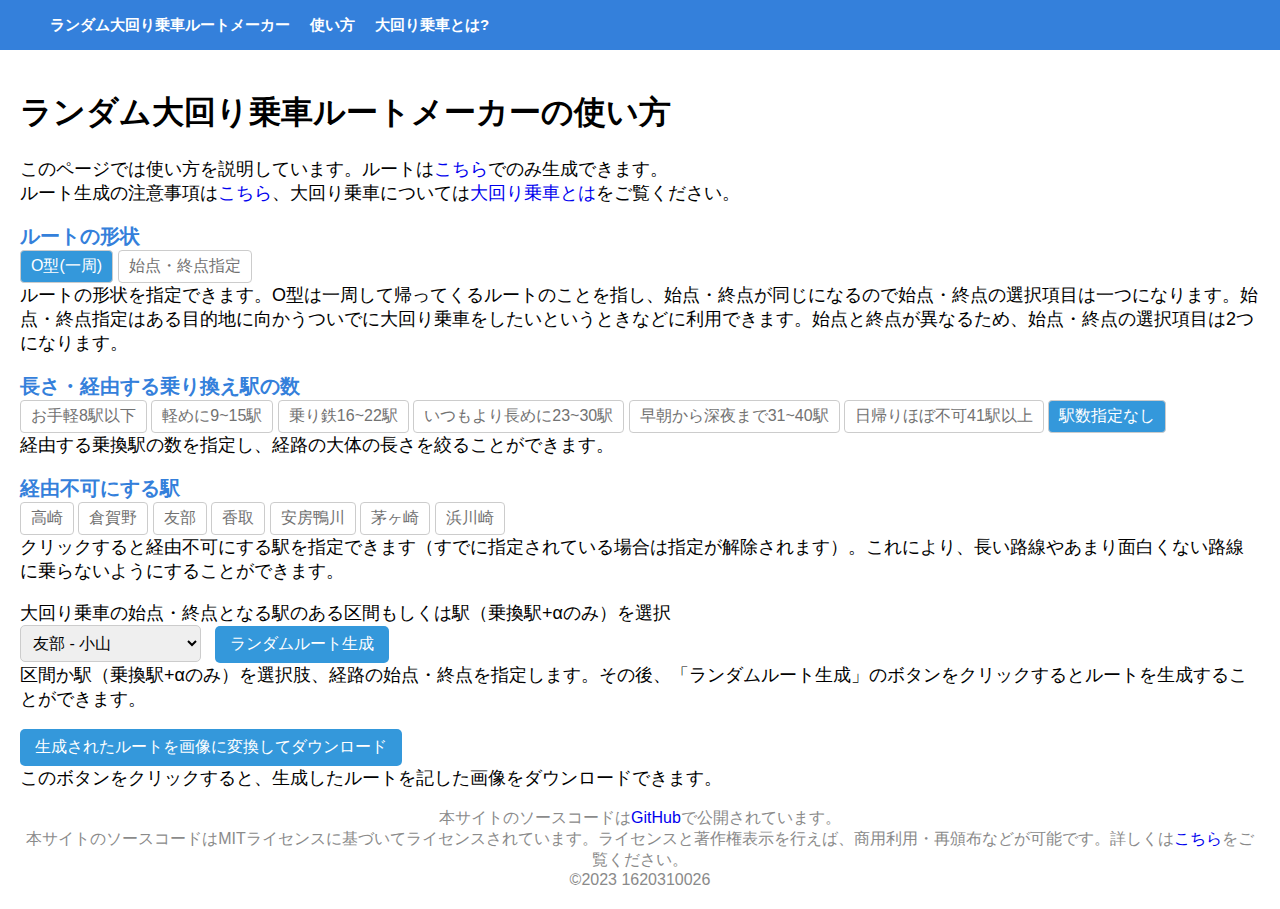
==== help.html @ db8191e4 "update" ====
<!DOCTYPE html>
<html lang="ja">
<head>
    <link rel="stylesheet" href="css.css">
    <meta charset="utf-8">
    <meta name="viewport" content="width=device-width, initial-scale=1.0">
    <title>ランダム大回り乗車ルートメーカー</title>
    <link rel="icon" href="favicon.ico">
    <meta name="description" content="ランダム大回り乗車ルートメーカーの使い方を説明します" />
</head>
<body>
        <nav class id="navigation">
            <ul>
                <li><a href="index.html">ランダム大回り乗車ルートメーカー</a></li>
                <li><a href="help.html">使い方</a></li>
                <li><a href="whatomawari.html">大回り乗車とは?</a></li>
            </ul>
        </nav>    
    <h1>ランダム大回り乗車ルートメーカーの使い方</h1>
    <p>このページでは使い方を説明しています。ルートは<a href="index.html">こちら</a>でのみ生成できます。</p>    
    <p>ルート生成の注意事項は<a href="index.html#caution">こちら</a>、大回り乗車については<a href="whatomawari.html">大回り乗車とは</a>をご覧ください。</p>
    <br>
        <form>
            <p id="koumoku">ルートの形状</p>
            <label class="custom-radio">
                <input type="radio" name="1" value="o" checked onclick="showElement();">
                <span class="radio-text">O型(一周)</span>
            </label>
            <label class="custom-radio">
                <input type="radio" name="1" value="n" onclick="showElement();">
                <span class="radio-text">始点・終点指定</span>
            </label>
        <form>
        <p>ルートの形状を指定できます。O型は一周して帰ってくるルートのことを指し、始点・終点が同じになるので始点・終点の選択項目は一つになります。始点・終点指定はある目的地に向かうついでに大回り乗車をしたいというときなどに利用できます。始点と終点が異なるため、始点・終点の選択項目は2つになります。</p>
        <br>
        <form>    
            <p id="koumoku">長さ・経由する乗り換え駅の数</p>
            <label class="custom-radio">
                <input type="radio" name="ekisuu" value="0,8" >
                <span class="radio-text">お手軽8駅以下</span>
            </label>
            <label class="custom-radio">
                <input type="radio" name="ekisuu" value="9,15" >
                <span class="radio-text">軽めに9~15駅</span>
            </label>
            <label class="custom-radio">
                <input type="radio" name="ekisuu" value="16,22" >
                <span class="radio-text"> 乗り鉄16~22駅</span>
            </label>
            <label class="custom-radio">
                <input type="radio" name="ekisuu" value="23,30" >
                <span class="radio-text">いつもより長めに23~30駅</span>
            </label>
            <label class="custom-radio">
                <input type="radio" name="ekisuu" value="31,40" >
                <span class="radio-text">早朝から深夜まで31~40駅</span>
            </label>
            <label class="custom-radio">
                <input type="radio" name="ekisuu" value="41,100" >
                <span class="radio-text">日帰りほぼ不可41駅以上</span>
            </label>
            <label class="custom-radio">
                <input type="radio" name="ekisuu" value="0,100" checked>
                <span class="radio-text">駅数指定なし</span>
            </label>
        </form>
        <p>経由する乗換駅の数を指定し、経路の大体の長さを絞ることができます。</p>
        <br>
        </form>
            <p id="koumoku">経由不可にする駅</p>
            <label class="custom-toggle">
                <input type="checkbox" name="keiyufuka" value="高崎" >
                <span class="toggle-text">高崎</span>
            </label>
            <label class="custom-toggle">
                <input type="checkbox" name="keiyufuka" value="倉賀野" >
                <span class="toggle-text">倉賀野</span>
            </label>
            <label class="custom-toggle">
                <input type="checkbox" name="keiyufuka" value="友部" >
                <span class="toggle-text">友部</span>
            </label>
            <label class="custom-toggle">
                <input type="checkbox" name="keiyufuka" value="香取" >
                <span class="toggle-text">香取</span>
            </label>
            <label class="custom-toggle">
                <input type="checkbox" name="keiyufuka" value="安房鴨川" >
                <span class="toggle-text">安房鴨川</span>
            </label>
            <label class="custom-toggle">
                <input type="checkbox" name="keiyufuka" value="茅ヶ崎" >
                <span class="toggle-text">茅ヶ崎</span>
            </label>
            <label class="custom-toggle">
                <input type="checkbox" name="keiyufuka" value="浜川崎" >
                <span class="toggle-text">浜川崎</span>
            </label>
        </form>
        <p>クリックすると経由不可にする駅を指定できます（すでに指定されている場合は指定が解除されます）。これにより、長い路線やあまり面白くない路線に乗らないようにすることができます。</p>
        <br>
    <p id="sentaku">大回り乗車の始点・終点となる駅のある区間もしくは駅（乗換駅+αのみ）を選択</p>
    <select id="dropdown">
        <option value="友部 - 小山">友部 - 小山</option>
        <option value="友部 - 我孫子">友部 - 我孫子</option>
        <option value="我孫子 - 新松戸">我孫子 - 新松戸</option>
        <option value="我孫子 - 成田">我孫子 - 成田</option>
        <option value="小山 - 大宮">小山 - 大宮</option>
        <option value="小山 - 高崎">小山 - 高崎</option>
        <option value="新松戸 - 南浦和">新松戸 - 南浦和</option>
        <option value="新松戸 - 日暮里">新松戸 - 日暮里</option>
        <option value="新松戸 - 西船橋">新松戸 - 西船橋</option>
        <option value="成田 - 香取">成田 - 香取</option>
        <option value="成田 - 佐倉">成田 - 佐倉</option>
        <option value="大宮 - 高麗川">大宮 - 高麗川</option>
        <option value="大宮 - 倉賀野">大宮 - 倉賀野</option>
        <option value="大宮 - 南浦和">大宮 - 南浦和</option>
        <option value="大宮 - 武蔵浦和">大宮 - 武蔵浦和</option>
        <option value="南浦和 - 武蔵浦和">南浦和 - 武蔵浦和</option>
        <option value="南浦和 - 赤羽">南浦和 - 赤羽</option>
        <option value="上野 - 秋葉原">上野 - 秋葉原</option>
        <option value="上野 - 日暮里">上野 - 日暮里</option>
        <option value="尾久 - 日暮里">尾久 - 日暮里</option>
        <option value="尾久 - 赤羽">尾久 - 赤羽</option>
        <option value="西船橋 - 千葉">西船橋 - 千葉</option>
        <option value="西船橋 - 錦糸町">西船橋 - 錦糸町</option>
        <option value="西船橋 - 南船橋">西船橋 - 南船橋</option>
        <option value="西船橋 - 市川塩浜">西船橋 - 市川塩浜</option>
        <option value="香取 - 松岸">香取 - 松岸</option>
        <option value="佐倉 - 成東">佐倉 - 成東</option>
        <option value="佐倉 - 千葉">佐倉 - 千葉</option>
        <option value="高麗川 - 倉賀野">高麗川 - 倉賀野</option>
        <option value="高麗川 - 拝島">高麗川 - 拝島</option>
        <option value="倉賀野 - 高崎">倉賀野 - 高崎</option>
        <option value="武蔵浦和 - 赤羽">武蔵浦和 - 赤羽</option>
        <option value="武蔵浦和 - 西国分寺">武蔵浦和 - 西国分寺</option>
        <option value="赤羽 - 田端">赤羽 - 田端</option>
        <option value="赤羽 - 池袋">赤羽 - 池袋</option>
        <option value="田端 - 池袋">田端 - 池袋</option>
        <option value="田端 - 日暮里">田端 - 日暮里</option>
        <option value="秋葉原 - 御茶ノ水">秋葉原 - 御茶ノ水</option>
        <option value="秋葉原 - 神田">秋葉原 - 神田</option>
        <option value="秋葉原 - 錦糸町">秋葉原 - 錦糸町</option>
        <option value="千葉 - 蘇我">千葉 - 蘇我</option>
        <option value="錦糸町 - 東京">錦糸町 - 東京</option>
        <option value="南船橋 - 市川塩浜">南船橋 - 市川塩浜</option>
        <option value="南船橋 - 蘇我">南船橋 - 蘇我</option>
        <option value="市川塩浜 - 東京">市川塩浜 - 東京</option>
        <option value="松岸 - 成東">松岸 - 成東</option>
        <option value="成東 - 大網">成東 - 大網</option>
        <option value="拝島 - 立川">拝島 - 立川</option>
        <option value="拝島 - 八王子">拝島 - 八王子</option>
        <option value="西国分寺 - 新宿">西国分寺 - 新宿</option>
        <option value="西国分寺 - 府中本町">西国分寺 - 府中本町</option>
        <option value="西国分寺 - 立川">西国分寺 - 立川</option>
        <option value="池袋 - 新宿">池袋 - 新宿</option>
        <option value="御茶ノ水 - 神田">御茶ノ水 - 神田</option>
        <option value="御茶ノ水 - 代々木">御茶ノ水 - 代々木</option>
        <option value="神田 - 東京">神田 - 東京</option>
        <option value="蘇我 - 大網">蘇我 - 大網</option>
        <option value="蘇我 - 木更津">蘇我 - 木更津</option>
        <option value="東京 - 品川">東京 - 品川</option>
        <option value="大網 - 安房鴨川">大網 - 安房鴨川</option>
        <option value="立川 - 八王子">立川 - 八王子</option>
        <option value="立川 - 府中本町">立川 - 府中本町</option>
        <option value="八王子 - 橋本">八王子 - 橋本</option>
        <option value="府中本町 - 武蔵小杉">府中本町 - 武蔵小杉</option>
        <option value="新宿 - 代々木">新宿 - 代々木</option>
        <option value="代々木 - 品川">代々木 - 品川</option>
        <option value="安房鴨川 - 木更津">安房鴨川 - 木更津</option>
        <option value="橋本 - 茅ヶ崎">橋本 - 茅ヶ崎</option>
        <option value="橋本 - 東神奈川">橋本 - 東神奈川</option>
        <option value="武蔵小杉 - 品川">武蔵小杉 - 品川</option>
        <option value="武蔵小杉 - 尻手">武蔵小杉 - 尻手</option>
        <option value="武蔵小杉 - 鶴見">武蔵小杉 - 鶴見</option>
        <option value="品川 - 川崎">品川 - 川崎</option>
        <option value="茅ヶ崎 - 大船">茅ヶ崎 - 大船</option>
        <option value="東神奈川 - 横浜">東神奈川 - 横浜</option>
        <option value="東神奈川 - 鶴見">東神奈川 - 鶴見</option>
        <option value="尻手 - 浜川崎">尻手 - 浜川崎</option>
        <option value="尻手 - 川崎">尻手 - 川崎</option>
        <option value="鶴見 - 浜川崎">鶴見 - 浜川崎</option>
        <option value="鶴見 - 川崎">鶴見 - 川崎</option>
        <option value="大船 - 横浜">大船 - 横浜</option>
        <option value="大船 - 磯子">大船 - 磯子</option>
        <option value="横浜 - 磯子">横浜 - 磯子</option>                 
    </select>
    <div id="elementToShow" style="display: none;">
    <p>大回り乗車の終点となる駅のある区間もしくは駅（乗換駅+αのみ）を選択</p>
    <select id="dropdown2">
        <option value="友部 - 小山">友部 - 小山</option>
        <option value="友部 - 我孫子">友部 - 我孫子</option>
        <option value="我孫子 - 新松戸">我孫子 - 新松戸</option>
        <option value="我孫子 - 成田">我孫子 - 成田</option>
        <option value="小山 - 大宮">小山 - 大宮</option>
        <option value="小山 - 高崎">小山 - 高崎</option>
        <option value="新松戸 - 南浦和">新松戸 - 南浦和</option>
        <option value="新松戸 - 日暮里">新松戸 - 日暮里</option>
        <option value="新松戸 - 西船橋">新松戸 - 西船橋</option>
        <option value="成田 - 香取">成田 - 香取</option>
        <option value="成田 - 佐倉">成田 - 佐倉</option>
        <option value="大宮 - 高麗川">大宮 - 高麗川</option>
        <option value="大宮 - 倉賀野">大宮 - 倉賀野</option>
        <option value="大宮 - 南浦和">大宮 - 南浦和</option>
        <option value="大宮 - 武蔵浦和">大宮 - 武蔵浦和</option>
        <option value="南浦和 - 武蔵浦和">南浦和 - 武蔵浦和</option>
        <option value="南浦和 - 赤羽">南浦和 - 赤羽</option>
        <option value="上野 - 秋葉原">上野 - 秋葉原</option>
        <option value="上野 - 日暮里">上野 - 日暮里</option>
        <option value="尾久 - 日暮里">尾久 - 日暮里</option>
        <option value="尾久 - 赤羽">尾久 - 赤羽</option>
        <option value="西船橋 - 千葉">西船橋 - 千葉</option>
        <option value="西船橋 - 錦糸町">西船橋 - 錦糸町</option>
        <option value="西船橋 - 南船橋">西船橋 - 南船橋</option>
        <option value="西船橋 - 市川塩浜">西船橋 - 市川塩浜</option>
        <option value="香取 - 松岸">香取 - 松岸</option>
        <option value="佐倉 - 成東">佐倉 - 成東</option>
        <option value="佐倉 - 千葉">佐倉 - 千葉</option>
        <option value="高麗川 - 倉賀野">高麗川 - 倉賀野</option>
        <option value="高麗川 - 拝島">高麗川 - 拝島</option>
        <option value="倉賀野 - 高崎">倉賀野 - 高崎</option>
        <option value="武蔵浦和 - 赤羽">武蔵浦和 - 赤羽</option>
        <option value="武蔵浦和 - 西国分寺">武蔵浦和 - 西国分寺</option>
        <option value="赤羽 - 田端">赤羽 - 田端</option>
        <option value="赤羽 - 池袋">赤羽 - 池袋</option>
        <option value="田端 - 池袋">田端 - 池袋</option>
        <option value="田端 - 日暮里">田端 - 日暮里</option>
        <option value="秋葉原 - 御茶ノ水">秋葉原 - 御茶ノ水</option>
        <option value="秋葉原 - 神田">秋葉原 - 神田</option>
        <option value="秋葉原 - 錦糸町">秋葉原 - 錦糸町</option>
        <option value="千葉 - 蘇我">千葉 - 蘇我</option>
        <option value="錦糸町 - 東京">錦糸町 - 東京</option>
        <option value="南船橋 - 市川塩浜">南船橋 - 市川塩浜</option>
        <option value="南船橋 - 蘇我">南船橋 - 蘇我</option>
        <option value="市川塩浜 - 東京">市川塩浜 - 東京</option>
        <option value="松岸 - 成東">松岸 - 成東</option>
        <option value="成東 - 大網">成東 - 大網</option>
        <option value="拝島 - 立川">拝島 - 立川</option>
        <option value="拝島 - 八王子">拝島 - 八王子</option>
        <option value="西国分寺 - 新宿">西国分寺 - 新宿</option>
        <option value="西国分寺 - 府中本町">西国分寺 - 府中本町</option>
        <option value="西国分寺 - 立川">西国分寺 - 立川</option>
        <option value="池袋 - 新宿">池袋 - 新宿</option>
        <option value="御茶ノ水 - 神田">御茶ノ水 - 神田</option>
        <option value="御茶ノ水 - 代々木">御茶ノ水 - 代々木</option>
        <option value="神田 - 東京">神田 - 東京</option>
        <option value="蘇我 - 大網">蘇我 - 大網</option>
        <option value="蘇我 - 木更津">蘇我 - 木更津</option>
        <option value="東京 - 品川">東京 - 品川</option>
        <option value="大網 - 安房鴨川">大網 - 安房鴨川</option>
        <option value="立川 - 八王子">立川 - 八王子</option>
        <option value="立川 - 府中本町">立川 - 府中本町</option>
        <option value="八王子 - 橋本">八王子 - 橋本</option>
        <option value="府中本町 - 武蔵小杉">府中本町 - 武蔵小杉</option>
        <option value="新宿 - 代々木">新宿 - 代々木</option>
        <option value="代々木 - 品川">代々木 - 品川</option>
        <option value="安房鴨川 - 木更津">安房鴨川 - 木更津</option>
        <option value="橋本 - 茅ヶ崎">橋本 - 茅ヶ崎</option>
        <option value="橋本 - 東神奈川">橋本 - 東神奈川</option>
        <option value="武蔵小杉 - 品川">武蔵小杉 - 品川</option>
        <option value="武蔵小杉 - 尻手">武蔵小杉 - 尻手</option>
        <option value="武蔵小杉 - 鶴見">武蔵小杉 - 鶴見</option>
        <option value="品川 - 川崎">品川 - 川崎</option>
        <option value="茅ヶ崎 - 大船">茅ヶ崎 - 大船</option>
        <option value="東神奈川 - 横浜">東神奈川 - 横浜</option>
        <option value="東神奈川 - 鶴見">東神奈川 - 鶴見</option>
        <option value="尻手 - 浜川崎">尻手 - 浜川崎</option>
        <option value="尻手 - 川崎">尻手 - 川崎</option>
        <option value="鶴見 - 浜川崎">鶴見 - 浜川崎</option>
        <option value="鶴見 - 川崎">鶴見 - 川崎</option>
        <option value="大船 - 横浜">大船 - 横浜</option>
        <option value="大船 - 磯子">大船 - 磯子</option>
        <option value="横浜 - 磯子">横浜 - 磯子</option>
    </select>
    </div>
    <button class="generate-button" >ランダムルート生成</button>
    <p>区間か駅（乗換駅+αのみ）を選択肢、経路の始点・終点を指定します。その後、「ランダムルート生成」のボタンをクリックするとルートを生成することができます。</p>
    <br>
    <button class="generate-button">生成されたルートを画像に変換してダウンロード</button>
    <p>このボタンをクリックすると、生成したルートを記した画像をダウンロードできます。</p>
    <script src="js2.js"></script>
    <br>
    <div class="mini">
        <p>本サイトのソースコードは<a href="https://github.com/1620310026/omawari-random.jp">GitHub</a>で公開されています。</p>
        <p>本サイトのソースコードはMITライセンスに基づいてライセンスされています。ライセンスと著作権表示を行えば、商用利用・再頒布などが可能です。詳しくは<a href="https://github.com/1620310026/omawari-random.jp/blob/main/LICENSE">こちら</a>をご覧ください。</p>
        <p>©2023 1620310026</p>
    </div>
</body>
</html>
---- css.css ----
/* css.css */
body {
  font-family: Arial, sans-serif;
  text-align: center;
  text-align: left;
  margin: 20px;
  padding-top: 50px; 
}

h3{
font-size: 20px;
margin-bottom: 5px;
}

h2{
  font-size: 25px;
  margin-bottom: 0px;
  }

p {
  font-size: 18px;
  margin: 0px 0px;
}

a{
  text-decoration: none;
}

select {
  font-size:16px;
  padding: 8px;
  border: 1px solid #ccc;
  border-radius: 5px;
  margin-right: 10px;

}

.generate-button {
  font-size: 16px;
  padding: 8px 15px;
  background-color: #3498db;
  color: #fff;
  border: none;
  border-radius: 5px;
  cursor: pointer;
}

.generate-button:hover {
  background-color: #2980b9;
}

#output {
  font-size: 20px;
}

.custom-radio {
  display: inline-block
}

.custom-radio input[type="radio"] {
  display: none; 
}

.custom-radio .radio-text {
  display: inline-block;
  padding: 5px 10px;
  border: 1px solid #ccc;
  border-radius: 4px;
  cursor: pointer;
  color: #727272;
  font-weight: 520;
}

.custom-radio input[type="radio"]:checked + .radio-text {
  background-color: #3498db;
  color: #fff;
}

#form{
  padding: 5px 10px;
  border-radius: 10px;    
  text-align: left;
  border: 5px solid #95ccff;

}

#koumoku{
  font-size: 20px;
  font-weight: 850;
  color: #3480db;
}

.custom-toggle {
display: inline-block;
}

.custom-toggle input[type="checkbox"] {
  display: none;
}

.custom-toggle .toggle-text {
  display: inline-block;
  padding: 5px 10px;
  border: 1px solid #ccc;
  border-radius: 4px;
  cursor: pointer;
  color: #727272;
  font-weight: 520;
}

.custom-toggle input[type="checkbox"]:checked + .toggle-text {
  background-color: #3498db;
  color: #fff;
}

ul{
margin-block-end: 0px;
margin-block-start: 0px;
}

#form{
  padding: 5px 10px;
  border-radius: 10px;    
  text-align: left;
  border: 5px solid #95ccff;

}

.mini p {
  font-size: 16px;
  color: #8a8a8a;
  text-align: center;
}

nav {
position: fixed;
top: 0;
left: 0;
width: 100%;
background-color: #3480db;
color: #fff;
height: 50px; 
display: inline-block;
justify-content: flex-start; /* テキストを左揃えにする */
margin: 0px;
font-size: 0px;
overflow-x: auto;
white-space: nowrap;
}

nav ul {
list-style: none;
margin: 0px;
height: 50px; 
letter-spacing:normal;
white-space: nowrap;
}

nav ul li {
display: inline-block;
}

nav ul a {
display: inline-block;
text-decoration: none;
font-size: 15px;
color: #fff;
font-weight: bold;
padding-left: 10px;
padding-right: 10px;
height: 50px; 
line-height:50px;
margin-left: 0px;
margin-right: 0px;
margin-block-end: 0px;
margin-block-start: 0px;
font-size: 15px;
}

nav ul li:hover {
background-color: #1856a1;
}
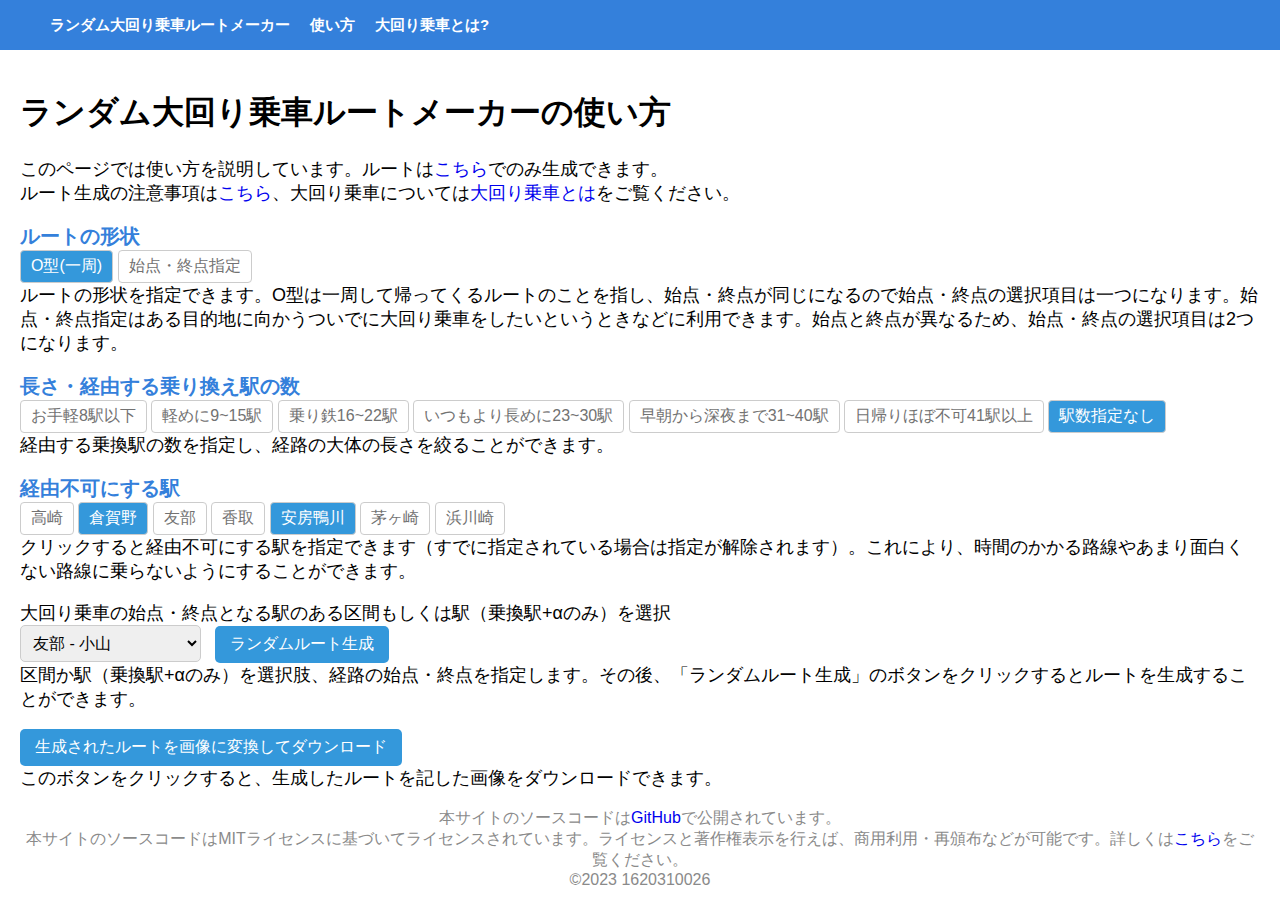
==== commit 0d37a193: "update" ====
--- a/help.html
+++ b/help.html
@@ -73,7 +73,7 @@
                 <span class="toggle-text">高崎</span>
             </label>
             <label class="custom-toggle">
-                <input type="checkbox" name="keiyufuka" value="倉賀野" >
+                <input type="checkbox" name="keiyufuka" value="倉賀野" checked>
                 <span class="toggle-text">倉賀野</span>
             </label>
             <label class="custom-toggle">
@@ -85,7 +85,7 @@
                 <span class="toggle-text">香取</span>
             </label>
             <label class="custom-toggle">
-                <input type="checkbox" name="keiyufuka" value="安房鴨川" >
+                <input type="checkbox" name="keiyufuka" value="安房鴨川" checked>
                 <span class="toggle-text">安房鴨川</span>
             </label>
             <label class="custom-toggle">
@@ -97,7 +97,7 @@
                 <span class="toggle-text">浜川崎</span>
             </label>
         </form>
-        <p>クリックすると経由不可にする駅を指定できます（すでに指定されている場合は指定が解除されます）。これにより、長い路線やあまり面白くない路線に乗らないようにすることができます。</p>
+        <p>クリックすると経由不可にする駅を指定できます（すでに指定されている場合は指定が解除されます）。これにより、時間のかかる路線やあまり面白くない路線に乗らないようにすることができます。</p>
         <br>
     <p id="sentaku">大回り乗車の始点・終点となる駅のある区間もしくは駅（乗換駅+αのみ）を選択</p>
     <select id="dropdown">
--- a/css.css
+++ b/css.css
@@ -14,7 +14,7 @@
 
 h2{
   font-size: 25px;
-  margin-bottom: 0px;
+  margin-bottom: 5px;
   }
 
 p {
@@ -132,6 +132,10 @@
   text-align: center;
 }
 
+#notmargintop{
+  margin-top: 0px;
+}
+
 nav {
 position: fixed;
 top: 0;
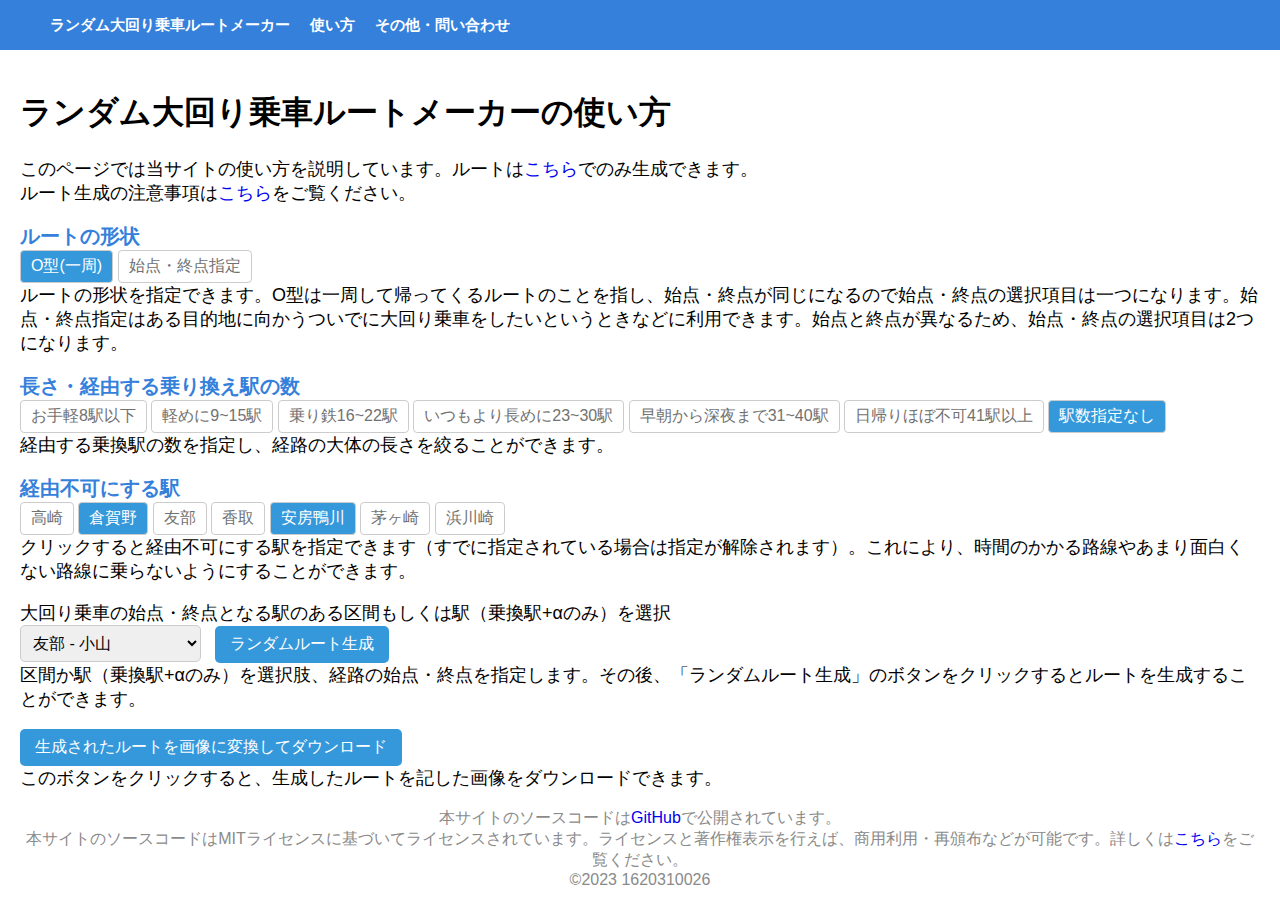
==== commit 00162ce7: "update" ====
--- a/help.html
+++ b/help.html
@@ -13,12 +13,12 @@
             <ul>
                 <li><a href="index.html">ランダム大回り乗車ルートメーカー</a></li>
                 <li><a href="help.html">使い方</a></li>
-                <li><a href="whatomawari.html">大回り乗車とは?</a></li>
+                <li><a href="sonota.html">その他・問い合わせ</a></li>
             </ul>
         </nav>    
     <h1>ランダム大回り乗車ルートメーカーの使い方</h1>
-    <p>このページでは使い方を説明しています。ルートは<a href="index.html">こちら</a>でのみ生成できます。</p>    
-    <p>ルート生成の注意事項は<a href="index.html#caution">こちら</a>、大回り乗車については<a href="whatomawari.html">大回り乗車とは</a>をご覧ください。</p>
+    <p>このページでは当サイトの使い方を説明しています。ルートは<a href="index.html">こちら</a>でのみ生成できます。</p>    
+    <p>ルート生成の注意事項は<a href="index.html#caution">こちら</a>をご覧ください。</p>
     <br>
         <form>
             <p id="koumoku">ルートの形状</p>
--- a/css.css
+++ b/css.css
@@ -184,3 +184,23 @@
 nav ul li:hover {
 background-color: #1856a1;
 }
+
+.container {
+  display: flex;
+  align-items: center; /* 垂直方向の中央揃え */
+}
+
+.lefttext {
+  flex: 1; /* 左側のコンテンツが可変幅 */
+  padding: 20px; /* 適切な余白を設定 */
+}
+
+.rightimage {
+  flex: 1; /* 右側のコンテンツが可変幅 */
+  ;
+}
+
+img {
+  max-width: 100%;
+  height: auto;
+}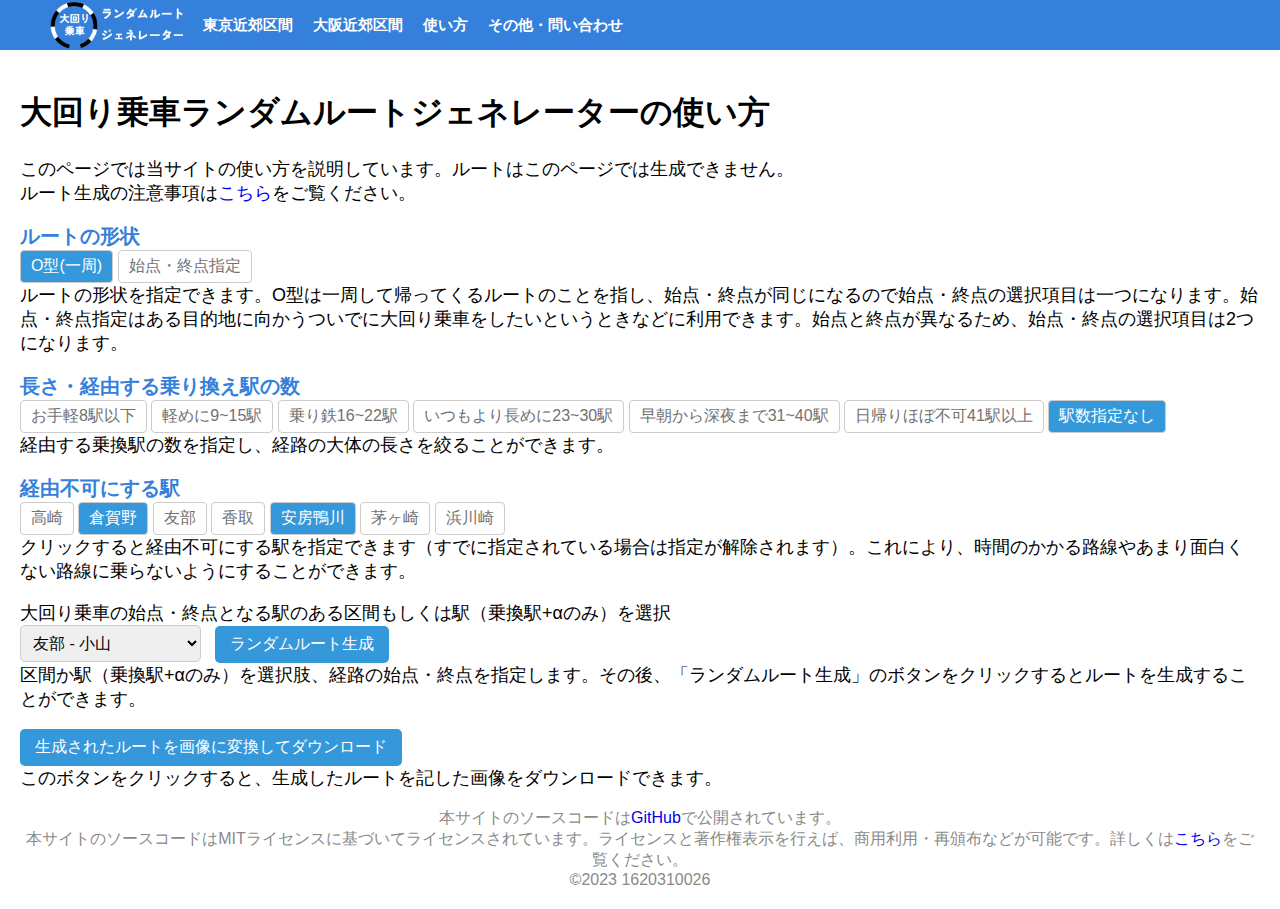
==== commit 60ae387b: "update" ====
--- a/help.html
+++ b/help.html
@@ -4,20 +4,22 @@
     <link rel="stylesheet" href="css.css">
     <meta charset="utf-8">
     <meta name="viewport" content="width=device-width, initial-scale=1.0">
-    <title>ランダム大回り乗車ルートメーカー</title>
+    <title>使い方</title>
     <link rel="icon" href="favicon.ico">
-    <meta name="description" content="ランダム大回り乗車ルートメーカーの使い方を説明します" />
+    <meta name="description" content="大回り乗車ランダムルートジェネレーターの使い方を説明します" />
 </head>
 <body>
-        <nav class id="navigation">
-            <ul>
-                <li><a href="index.html">ランダム大回り乗車ルートメーカー</a></li>
-                <li><a href="help.html">使い方</a></li>
-                <li><a href="sonota.html">その他・問い合わせ</a></li>
-            </ul>
-        </nav>    
-    <h1>ランダム大回り乗車ルートメーカーの使い方</h1>
-    <p>このページでは当サイトの使い方を説明しています。ルートは<a href="index.html">こちら</a>でのみ生成できます。</p>    
+    <nav class id="navigation">
+        <ul>
+            <li><a id="title" href="index.html"><img src="logo.png" height="50px"></a></li>
+            <li><a href="index.html"><span>東京近郊区間</span></a>
+            <li><a href="osaka.html"><span>大阪近郊区間</span></a>                
+            <li><a href="help.html"><span>使い方</span></a></li>
+            <li><a href="sonota.html"><span>その他・問い合わせ</span></a></li>
+        </ul>
+    </nav>     
+    <h1>大回り乗車ランダムルートジェネレーターの使い方</h1>
+    <p>このページでは当サイトの使い方を説明しています。ルートはこのページでは生成できません。</p>    
     <p>ルート生成の注意事項は<a href="index.html#caution">こちら</a>をご覧ください。</p>
     <br>
         <form>
--- a/css.css
+++ b/css.css
@@ -1,7 +1,6 @@
 /* css.css */
 body {
   font-family: Arial, sans-serif;
-  text-align: center;
   text-align: left;
   margin: 20px;
   padding-top: 50px; 
@@ -150,6 +149,7 @@
 font-size: 0px;
 overflow-x: auto;
 white-space: nowrap;
+vertical-align: text-top;
 }
 
 nav ul {
@@ -157,7 +157,7 @@
 margin: 0px;
 height: 50px; 
 letter-spacing:normal;
-white-space: nowrap;
+vertical-align: text-top;
 }
 
 nav ul li {
@@ -166,41 +166,50 @@
 
 nav ul a {
 display: inline-block;
-text-decoration: none;
-font-size: 15px;
-color: #fff;
 font-weight: bold;
 padding-left: 10px;
 padding-right: 10px;
-height: 50px; 
-line-height:50px;
-margin-left: 0px;
-margin-right: 0px;
-margin-block-end: 0px;
-margin-block-start: 0px;
-font-size: 15px;
-}
+vertical-align: text-top;
+}
+
+nav ul a span {
+  font-size: 15px;
+  color: #fff;
+  line-height:50px;
+}
+
+nav ul a img {
+  height: 50px; 
+  line-height:50px;
+  margin-left: 0px;
+  margin-right: 0px;
+  margin-block-end: 0px;
+  margin-block-start: 0px;
+  font-size: 15px;
+}
+
 
 nav ul li:hover {
 background-color: #1856a1;
 }
 
-.container {
-  display: flex;
-  align-items: center; /* 垂直方向の中央揃え */
-}
-
-.lefttext {
-  flex: 1; /* 左側のコンテンツが可変幅 */
-  padding: 20px; /* 適切な余白を設定 */
-}
-
-.rightimage {
-  flex: 1; /* 右側のコンテンツが可変幅 */
-  ;
-}
-
-img {
+nav ul a#title {
+  font-size: 18px;
+  font-weight: 1000;
+}
+
+.image{
+  text-align: center;
+  max-width:500px ;
+  margin: 0 auto;
+}
+
+.image img {
+  max-height: 50vh;
   max-width: 100%;
-  height: auto;
+}
+
+.hh1{
+  font-size: 30px;
+  font-weight: bold;
 }